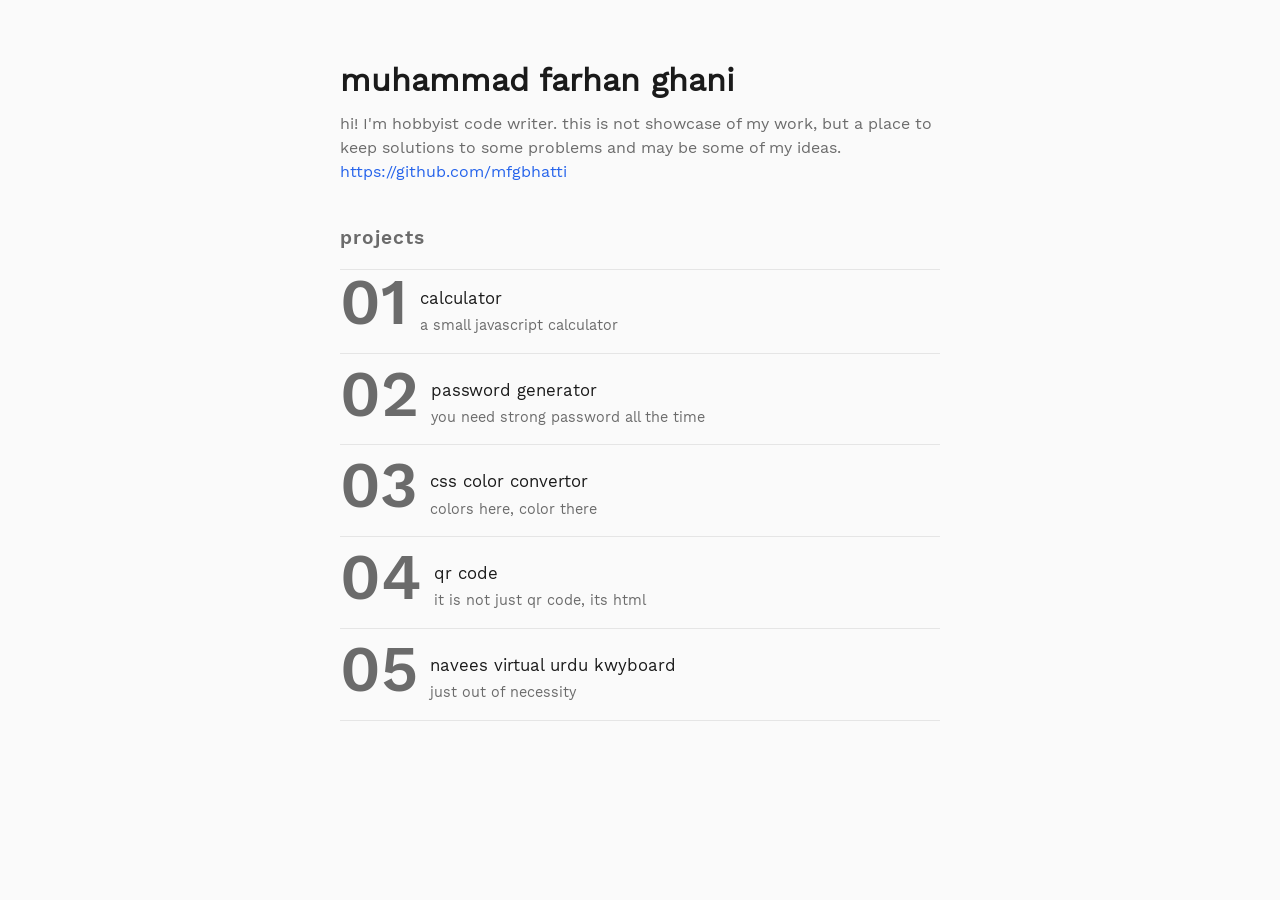
==== index.html @ 53de55b2 "initial commit" ====
<!doctype html>
<html lang="en">
  <head>
    <meta charset="UTF-8" />
    <meta name="viewport" content="width=device-width, initial-scale=1.0" />
    <title>Projects by mfgbhatti</title>
    <link rel="stylesheet" href="assets/css/style.css" />
    <!-- Icons -->
    <link
      rel="apple-touch-icon-precomposed"
      sizes="144x144"
      href="assets/img/apple-touch-icon-144-precomposed.png"
    />
    <link rel="shortcut icon" href="assets/img/favicon.ico" />
  </head>
  <body>
    <main>
      <header>
        <h1>muhammad farhan ghani</h1>
        <p class="bio">
          hi! I'm hobbyist code writer. this is not showcase of my work, but a
          place to keep solutions to some problems and may be some of my ideas.
          <a href="https://github.com/mfgbhatti"
            >https://github.com/mfgbhatti</a
          >
        </p>
      </header>

      <section>
        <h2>projects</h2>
        <ol class="projects">
          <li>
            <a href="calculator/">
              calculator
              <span class="desc">a small javascript calculator</span>
            </a>
          </li>
          <li>
            <a href="password_generator/">
              password generator
              <span class="desc">you need strong password all the time</span>
            </a>
          </li>
          <li>
            <a href="css_color_converter/">
              css color convertor
              <span class="desc">colors here, color there</span>
            </a>
          </li>
          <li>
            <a href="qr_code/">
              qr code
              <span class="desc">it is not just qr code, its html</span>
            </a>
          </li>
          <li>
            <a href="navees/">
              navees virtual urdu kwyboard
              <span class="desc">just out of necessity</span>
            </a>
          </li>
        </ol>
      </section>
    </main>
  </body>
</html>
---- assets/css/style.css ----
@import url("./font.css");

:root {
  --bg: #fafafa;
  --text: #1a1a1a;
  --muted: #6b6b6b;
  --accent: #2563eb;
  --border: #e5e5e5;
}

* {
  box-sizing: border-box;
}

body {
  margin: 0;
  padding: 0;
  background: var(--bg);
  color: var(--text);
  font-family:
    WorkSans-Regular, "Segoe UI", Roboto, Helvetica, Arial, sans-serif;
  line-height: 1.5;
}

main {
  max-width: 640px;
  margin: 0 auto;
  padding: 32px 20px 60px;
}

header {
  margin-bottom: 40px;
}

h1 {
  font-size: 1.75rem;
  margin: 0 0 8px;
}

.bio {
  color: var(--muted);
  font-size: 1rem;
  margin: 0;
}

.bio a {
  color: var(--accent);
  text-decoration: none;
}

.bio a:hover {
  text-decoration: underline;
}

h2 {
  font-size: 1.2rem;
  font-family: "WorkSans-Bold", serif;
  text-transform: lowercase;
  letter-spacing: 0.05em;
  color: var(--muted);
  margin: 0 0 16px;
}

.projects {
  counter-reset: project-numbers;
  list-style: none;
  /* display: flex; */
  /* flex-wrap: wrap; */
  margin: 0;
  padding: 0;
}

.projects li {
  counter-increment: project-numbers;
  display: flex;
  /* width: 50%; */
  font-size: 0.8rem;
  margin-bottom: 0.5rem;
  border-bottom: 1px solid var(--border);
}

.projects li:first-child {
  border-top: 1px solid var(--border);
}
.projects li::before {
  content: "0" counter(project-numbers);
  font-weight: bold;
  color: var(--muted);
  font-size: 4rem;
  margin-right: 0.5rem;
  font-family: "WorkSans-Bold", serif;
  line-height: 1;
}
.projects a {
  display: block;
  padding: 16px 4px;
  color: var(--text);
  text-decoration: none;
  font-size: 1.05rem;
}

.projects a:hover {
  color: var(--accent);
}

.projects .desc {
  display: block;
  font-size: 0.9rem;
  color: var(--muted);
  margin-top: 4px;
}

@media (min-width: 640px) {
  main {
    padding-top: 56px;
  }
  h1 {
    font-size: 2rem;
  }
}
/*  vim: set ts=2 sts=2 sw=2 et : */
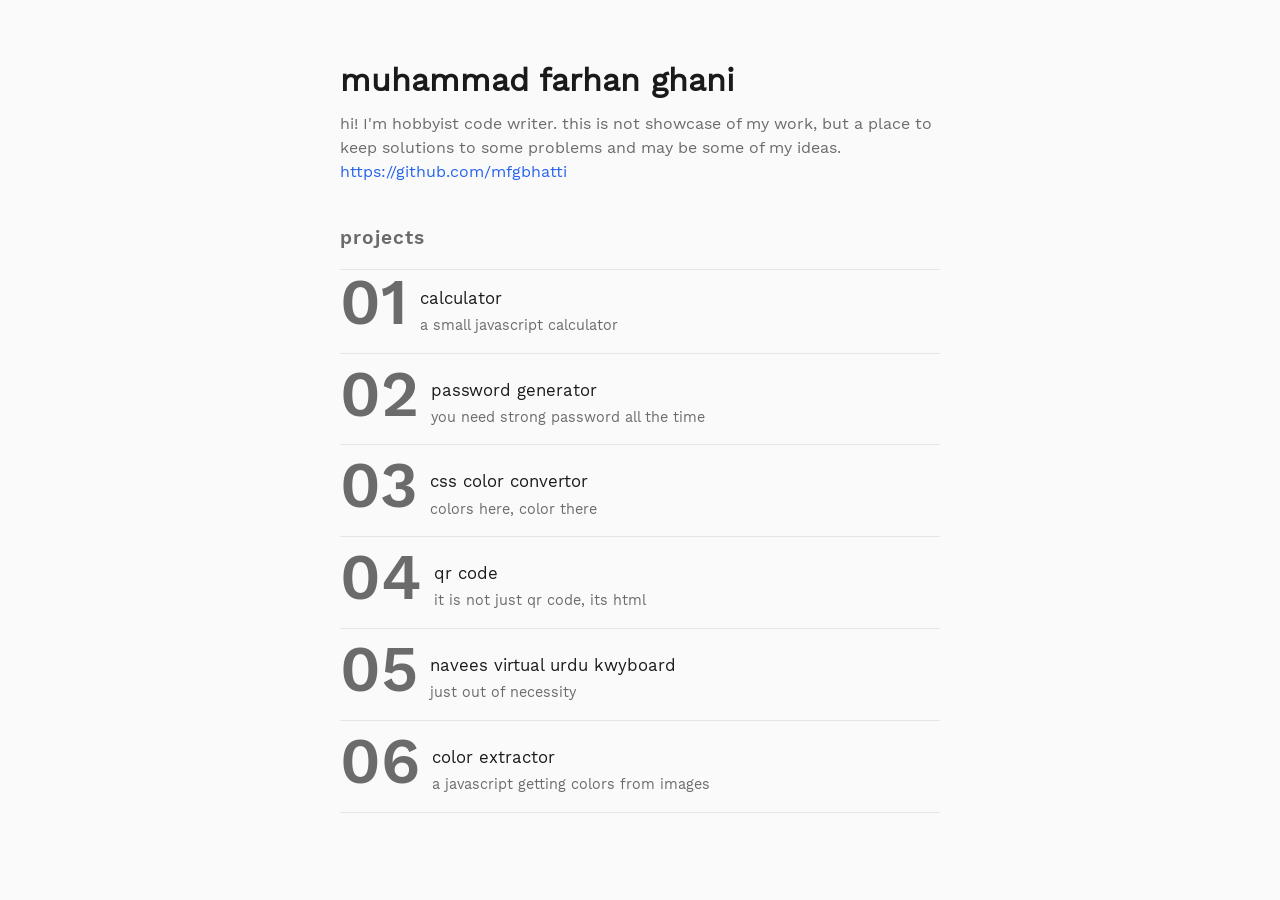
==== commit 14d4c89e: "color extractor" ====
--- a/index.html
+++ b/index.html
@@ -59,6 +59,12 @@
               <span class="desc">just out of necessity</span>
             </a>
           </li>
+          <li>
+            <a href="color_extrator/">
+             color extractor 
+              <span class="desc">a javascript getting colors from images</span>
+            </a>
+          </li>
         </ol>
       </section>
     </main>
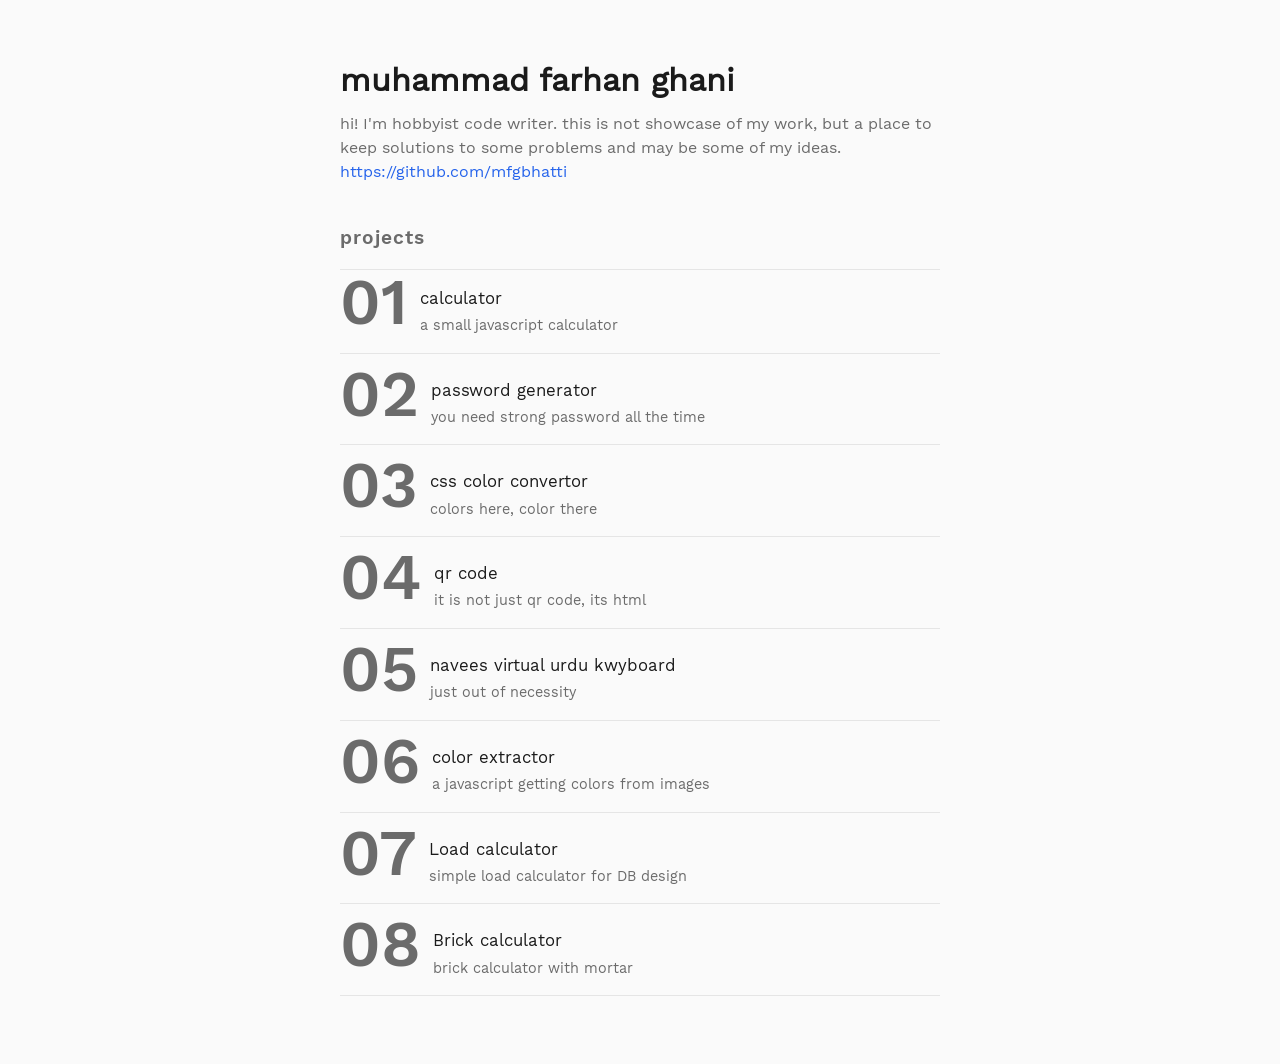
==== commit 13b99257: "refactors: mode change, adds brick and load calc links" ====
--- a/index.html
+++ b/index.html
@@ -61,8 +61,20 @@
           </li>
           <li>
             <a href="color_extrator/">
-             color extractor 
+              color extractor
               <span class="desc">a javascript getting colors from images</span>
+            </a>
+          </li>
+          <li>
+            <a href="load_calculator/">
+              Load calculator
+              <span class="desc">simple load calculator for DB design</span>
+            </a>
+          </li>
+          <li>
+            <a href="brick_calculator/">
+              Brick calculator
+              <span class="desc">brick calculator with mortar</span>
             </a>
           </li>
         </ol>
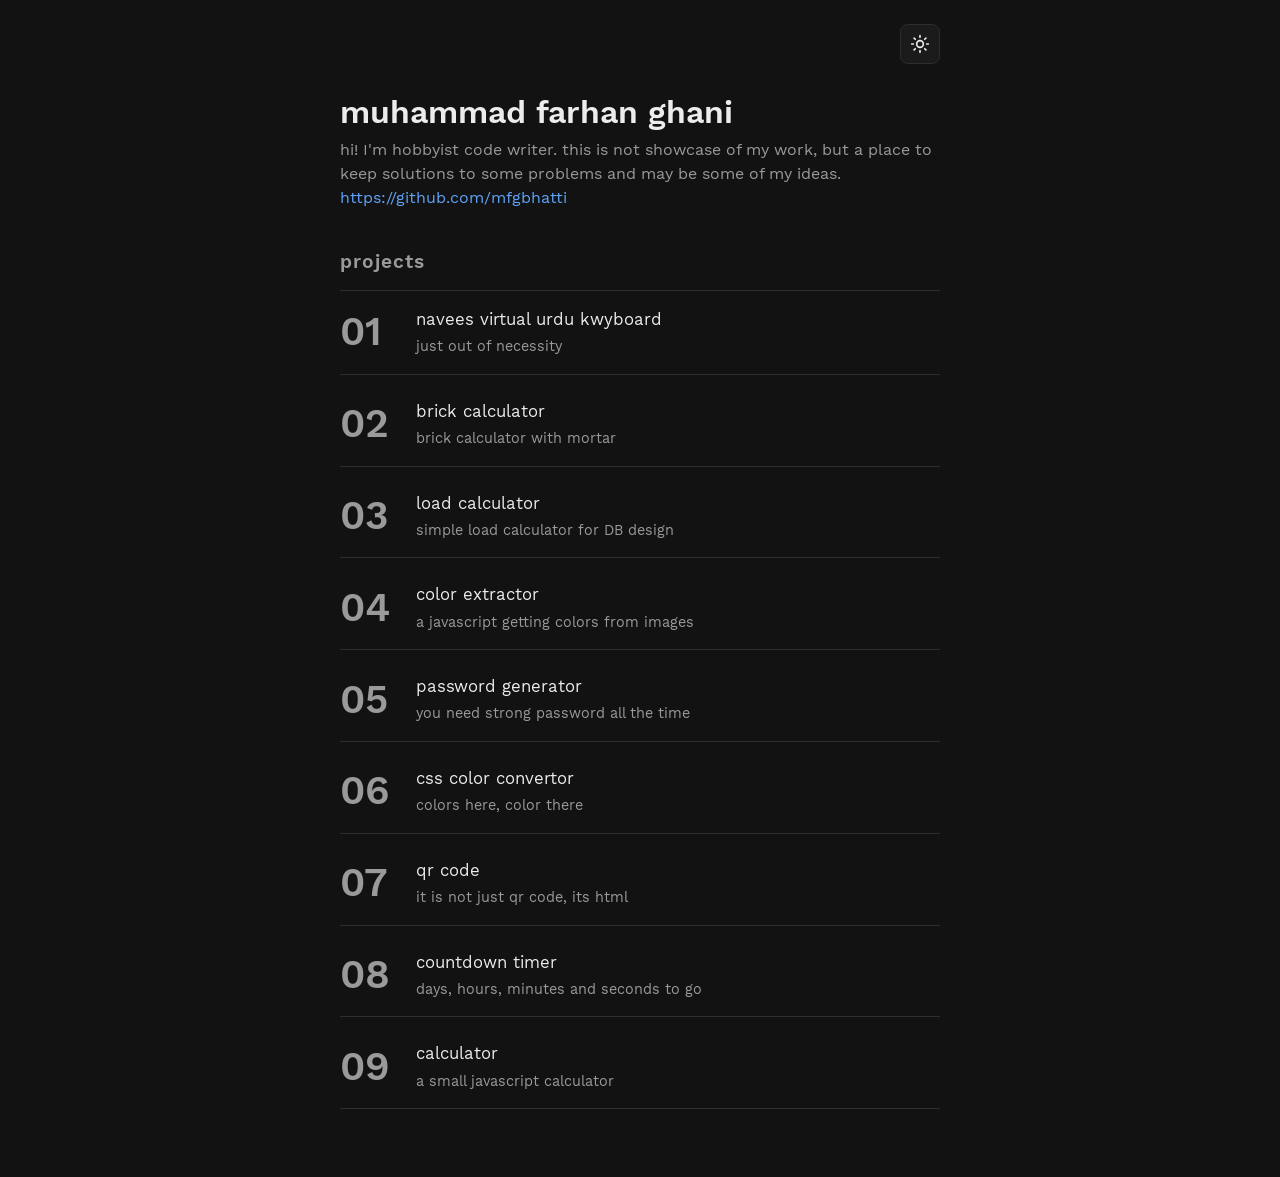
==== commit 49902a11: "branding: a universal color uniform styling for bg, button, adds back button and light and dark them" ====
--- a/index.html
+++ b/index.html
@@ -4,7 +4,8 @@
     <meta charset="UTF-8" />
     <meta name="viewport" content="width=device-width, initial-scale=1.0" />
     <title>Projects by mfgbhatti</title>
-    <link rel="stylesheet" href="assets/css/style.css" />
+    <link rel="stylesheet" href="assets/css/site.css" />
+    <script src="assets/js/theme.js"></script>
     <!-- Icons -->
     <link
       rel="apple-touch-icon-precomposed"
@@ -13,9 +14,23 @@
     />
     <link rel="shortcut icon" href="assets/img/favicon.ico" />
   </head>
-  <body>
-    <main>
-      <header>
+  <body class="landing">
+    <main class="page">
+      <div class="site-bar">
+        <span></span>
+        <button class="theme-toggle" type="button" data-theme-toggle>
+          <svg class="icon-sun" viewBox="0 0 24 24" aria-hidden="true">
+            <circle cx="12" cy="12" r="4" />
+            <path
+              d="M12 2v2M12 20v2M4.9 4.9l1.4 1.4M17.7 17.7l1.4 1.4M2 12h2M20 12h2M4.9 19.1l1.4-1.4M17.7 6.3l1.4-1.4"
+            />
+          </svg>
+          <svg class="icon-moon" viewBox="0 0 24 24" aria-hidden="true">
+            <path d="M21 12.8A9 9 0 1 1 11.2 3a7 7 0 0 0 9.8 9.8z" />
+          </svg>
+        </button>
+      </div>
+      <header class="page-head">
         <h1>muhammad farhan ghani</h1>
         <p class="bio">
           hi! I'm hobbyist code writer. this is not showcase of my work, but a
@@ -30,9 +45,27 @@
         <h2>projects</h2>
         <ol class="projects">
           <li>
-            <a href="calculator/">
-              calculator
-              <span class="desc">a small javascript calculator</span>
+            <a href="navees/">
+              navees virtual urdu kwyboard
+              <span class="desc">just out of necessity</span>
+            </a>
+          </li>
+          <li>
+            <a href="brick_calculator/">
+              brick calculator
+              <span class="desc">brick calculator with mortar</span>
+            </a>
+          </li>
+          <li>
+            <a href="load_calculator/">
+              load calculator
+              <span class="desc">simple load calculator for DB design</span>
+            </a>
+          </li>
+          <li>
+            <a href="color_extrator/">
+              color extractor
+              <span class="desc">a javascript getting colors from images</span>
             </a>
           </li>
           <li>
@@ -54,27 +87,15 @@
             </a>
           </li>
           <li>
-            <a href="navees/">
-              navees virtual urdu kwyboard
-              <span class="desc">just out of necessity</span>
+            <a href="countdown_timer/">
+              countdown timer
+              <span class="desc">days, hours, minutes and seconds to go</span>
             </a>
           </li>
           <li>
-            <a href="color_extrator/">
-              color extractor
-              <span class="desc">a javascript getting colors from images</span>
-            </a>
-          </li>
-          <li>
-            <a href="load_calculator/">
-              Load calculator
-              <span class="desc">simple load calculator for DB design</span>
-            </a>
-          </li>
-          <li>
-            <a href="brick_calculator/">
-              Brick calculator
-              <span class="desc">brick calculator with mortar</span>
+            <a href="calculator/">
+              calculator
+              <span class="desc">a small javascript calculator</span>
             </a>
           </li>
         </ol>
--- a/assets/css/site.css
+++ b/assets/css/site.css
@@ -0,0 +1,634 @@
+/*
+  Shared style for every page on this site.
+  Tokens first, then base, then components. Pages should only add small,
+  page-specific rules on top of this and must use the tokens (var(--...))
+  instead of hard-coded colors, so light and dark both keep working.
+
+  Theme: dark is the default. assets/js/theme.js sets
+  <html data-theme="dark|light"> from localStorage before first paint.
+*/
+@import url("./font.css");
+
+/* ---------- tokens ---------- */
+:root {
+  color-scheme: dark;
+
+  --font: WorkSans-Regular, "Segoe UI", Roboto, Helvetica, Arial, sans-serif;
+  --font-bold: WorkSans-Bold, WorkSans-Regular, "Segoe UI", Roboto, Helvetica,
+    Arial, sans-serif;
+  --font-mono: ui-monospace, "SF Mono", Menlo, Consolas, "Liberation Mono",
+    monospace;
+
+  --bg: #121212;
+  --surface: #1b1b1b;
+  --field: #242424;
+  --text: #ececec;
+  --muted: #9a9a9a;
+  --border: #2e2e2e;
+  --accent: #60a5fa;
+  --accent-ink: #0b1220;
+  --accent-soft: rgba(96, 165, 250, 0.14);
+  --danger: #f87171;
+  --ok: #4ade80;
+  --warn: #fbbf24;
+
+  --radius: 12px;
+  --radius-sm: 8px;
+  --gap: 16px;
+  --shadow: 0 1px 2px rgba(0, 0, 0, 0.4);
+}
+
+:root[data-theme="light"] {
+  color-scheme: light;
+
+  --bg: #fafafa;
+  --surface: #ffffff;
+  --field: #f2f2f2;
+  --text: #1a1a1a;
+  --muted: #6b6b6b;
+  --border: #e5e5e5;
+  --accent: #2563eb;
+  --accent-ink: #ffffff;
+  --accent-soft: rgba(37, 99, 235, 0.1);
+  --danger: #dc2626;
+  --ok: #15803d;
+  --warn: #b45309;
+
+  --shadow: 0 1px 2px rgba(0, 0, 0, 0.06);
+}
+
+/* ---------- base ---------- */
+* {
+  box-sizing: border-box;
+}
+
+html {
+  -webkit-text-size-adjust: 100%;
+}
+
+body {
+  margin: 0;
+  background: var(--bg);
+  color: var(--text);
+  font-family: var(--font);
+  line-height: 1.5;
+}
+
+h1,
+h2,
+h3 {
+  font-family: var(--font-bold);
+  font-weight: normal;
+  line-height: 1.25;
+}
+
+h1 {
+  font-size: 1.75rem;
+  margin: 0 0 8px;
+}
+
+h2 {
+  font-size: 1.2rem;
+  text-transform: lowercase;
+  letter-spacing: 0.05em;
+  color: var(--muted);
+  margin: 0 0 16px;
+}
+
+h3 {
+  font-size: 1rem;
+  margin: 0 0 8px;
+}
+
+p {
+  margin: 0 0 12px;
+}
+
+a {
+  color: var(--accent);
+  text-decoration: none;
+}
+
+a:hover {
+  text-decoration: underline;
+}
+
+:focus-visible {
+  outline: 2px solid var(--accent);
+  outline-offset: 2px;
+}
+
+::selection {
+  background: var(--accent-soft);
+}
+
+@media (prefers-reduced-motion: reduce) {
+  * {
+    animation: none !important;
+    transition: none !important;
+  }
+}
+
+/* ---------- page frame ---------- */
+.page {
+  max-width: 640px;
+  margin: 0 auto;
+  padding: 16px 20px 60px;
+}
+
+.page--wide {
+  max-width: 960px;
+}
+
+.site-bar {
+  display: flex;
+  align-items: center;
+  justify-content: space-between;
+  gap: 12px;
+  margin-bottom: 28px;
+  min-height: 40px;
+}
+
+.site-bar .back {
+  display: inline-flex;
+  align-items: center;
+  gap: 6px;
+  min-height: 40px;
+  color: var(--muted);
+  font-size: 0.9rem;
+  text-transform: lowercase;
+  letter-spacing: 0.03em;
+}
+
+.site-bar .back:hover {
+  color: var(--accent);
+  text-decoration: none;
+}
+
+.theme-toggle {
+  display: inline-flex;
+  align-items: center;
+  justify-content: center;
+  width: 40px;
+  height: 40px;
+  padding: 0;
+  background: var(--surface);
+  color: var(--text);
+  border: 1px solid var(--border);
+  border-radius: var(--radius-sm);
+  cursor: pointer;
+}
+
+.theme-toggle:hover {
+  border-color: var(--accent);
+  color: var(--accent);
+}
+
+.theme-toggle svg {
+  width: 20px;
+  height: 20px;
+  fill: none;
+  stroke: currentColor;
+  stroke-width: 2;
+  stroke-linecap: round;
+  stroke-linejoin: round;
+}
+
+/* In dark mode show the sun (click for light), in light mode the moon. */
+.theme-toggle .icon-moon {
+  display: none;
+}
+
+:root[data-theme="light"] .theme-toggle .icon-sun {
+  display: none;
+}
+
+:root[data-theme="light"] .theme-toggle .icon-moon {
+  display: block;
+}
+
+.page-head {
+  margin-bottom: 24px;
+}
+
+.page-head h1 {
+  margin-bottom: 6px;
+}
+
+.page-head p {
+  color: var(--muted);
+  margin: 0;
+}
+
+.site-footer {
+  margin-top: 40px;
+  padding-top: 16px;
+  border-top: 1px solid var(--border);
+  color: var(--muted);
+  font-size: 0.85rem;
+}
+
+/* ---------- layout helpers ---------- */
+.stack {
+  display: flex;
+  flex-direction: column;
+  gap: var(--gap);
+}
+
+.row {
+  display: flex;
+  flex-wrap: wrap;
+  align-items: center;
+  gap: 12px;
+}
+
+.grid-2 {
+  display: grid;
+  grid-template-columns: repeat(2, minmax(0, 1fr));
+  gap: var(--gap);
+}
+
+.grid-auto {
+  display: grid;
+  grid-template-columns: repeat(auto-fit, minmax(220px, 1fr));
+  gap: var(--gap);
+}
+
+@media (max-width: 520px) {
+  .grid-2 {
+    grid-template-columns: minmax(0, 1fr);
+  }
+}
+
+.muted {
+  color: var(--muted);
+}
+
+.mono {
+  font-family: var(--font-mono);
+}
+
+.num {
+  font-variant-numeric: tabular-nums;
+}
+
+.sr-only {
+  position: absolute;
+  width: 1px;
+  height: 1px;
+  overflow: hidden;
+  clip: rect(0 0 0 0);
+  white-space: nowrap;
+}
+
+/* ---------- card ---------- */
+.card {
+  background: var(--surface);
+  border: 1px solid var(--border);
+  border-radius: var(--radius);
+  padding: 20px;
+  box-shadow: var(--shadow);
+}
+
+.card + .card {
+  margin-top: var(--gap);
+}
+
+.card > :last-child {
+  margin-bottom: 0;
+}
+
+.card__title {
+  font-family: var(--font-bold);
+  font-size: 1rem;
+  margin: 0 0 12px;
+}
+
+/* ---------- form controls ---------- */
+.field {
+  display: flex;
+  flex-direction: column;
+  gap: 6px;
+}
+
+.label {
+  display: flex;
+  justify-content: space-between;
+  align-items: baseline;
+  gap: 8px;
+  font-size: 0.85rem;
+  color: var(--muted);
+}
+
+.hint {
+  font-size: 0.8rem;
+  color: var(--muted);
+}
+
+.input,
+.select,
+.textarea {
+  width: 100%;
+  min-height: 40px;
+  padding: 8px 12px;
+  background: var(--field);
+  color: var(--text);
+  border: 1px solid var(--border);
+  border-radius: var(--radius-sm);
+  font: inherit;
+  font-size: 1rem;
+}
+
+.textarea {
+  min-height: 96px;
+  resize: vertical;
+}
+
+.input::placeholder,
+.textarea::placeholder {
+  color: var(--muted);
+  opacity: 0.8;
+}
+
+.input:focus,
+.select:focus,
+.textarea:focus {
+  outline: none;
+  border-color: var(--accent);
+  box-shadow: 0 0 0 3px var(--accent-soft);
+}
+
+.input[readonly],
+.input:disabled {
+  opacity: 1;
+  cursor: default;
+}
+
+.input.is-error {
+  border-color: var(--danger);
+}
+
+.input--mono {
+  font-family: var(--font-mono);
+}
+
+/* Big read-only value, e.g. calculator display or generated password. */
+.readout {
+  width: 100%;
+  min-height: 56px;
+  padding: 12px 16px;
+  background: var(--field);
+  color: var(--text);
+  border: 1px solid var(--border);
+  border-radius: var(--radius-sm);
+  font-family: var(--font-mono);
+  font-size: 1.4rem;
+  text-align: right;
+  overflow-x: auto;
+  white-space: nowrap;
+}
+
+input[type="checkbox"],
+input[type="radio"],
+input[type="range"] {
+  accent-color: var(--accent);
+}
+
+input[type="range"] {
+  width: 100%;
+}
+
+input[type="checkbox"],
+input[type="radio"] {
+  width: 18px;
+  height: 18px;
+  margin: 0;
+}
+
+input[type="color"] {
+  width: 48px;
+  height: 40px;
+  padding: 2px;
+  background: var(--field);
+  border: 1px solid var(--border);
+  border-radius: var(--radius-sm);
+  cursor: pointer;
+}
+
+.check {
+  display: flex;
+  align-items: center;
+  gap: 10px;
+  min-height: 40px;
+  cursor: pointer;
+}
+
+.msg {
+  min-height: 1.2em;
+  font-size: 0.85rem;
+  color: var(--muted);
+}
+
+.msg.is-ok,
+.msg.success {
+  color: var(--ok);
+}
+
+.msg.is-error,
+.msg.error {
+  color: var(--danger);
+}
+
+/* ---------- buttons ---------- */
+.btn {
+  display: inline-flex;
+  align-items: center;
+  justify-content: center;
+  gap: 8px;
+  min-height: 40px;
+  padding: 8px 16px;
+  background: var(--field);
+  color: var(--text);
+  border: 1px solid var(--border);
+  border-radius: var(--radius-sm);
+  font: inherit;
+  font-size: 0.95rem;
+  line-height: 1.2;
+  cursor: pointer;
+  text-decoration: none;
+  transition:
+    background 0.12s,
+    border-color 0.12s,
+    transform 0.08s;
+}
+
+.btn:hover {
+  border-color: var(--accent);
+  text-decoration: none;
+}
+
+.btn:active {
+  transform: scale(0.97);
+}
+
+.btn:disabled {
+  opacity: 0.5;
+  cursor: not-allowed;
+}
+
+.btn--primary {
+  background: var(--accent);
+  color: var(--accent-ink);
+  border-color: var(--accent);
+}
+
+.btn--primary:hover {
+  filter: brightness(1.08);
+}
+
+.btn--danger {
+  color: var(--danger);
+}
+
+.btn--danger:hover {
+  border-color: var(--danger);
+}
+
+.btn--block {
+  width: 100%;
+}
+
+.btn--icon {
+  width: 40px;
+  padding: 0;
+}
+
+/* ---------- misc components ---------- */
+.badge {
+  display: inline-block;
+  padding: 2px 8px;
+  background: var(--accent-soft);
+  color: var(--accent);
+  border-radius: 999px;
+  font-size: 0.75rem;
+}
+
+.table-wrap {
+  overflow-x: auto;
+}
+
+.table {
+  width: 100%;
+  border-collapse: collapse;
+  font-size: 0.9rem;
+}
+
+.table th,
+.table td {
+  padding: 8px 10px;
+  text-align: left;
+  border-bottom: 1px solid var(--border);
+}
+
+.table th {
+  color: var(--muted);
+  font-weight: normal;
+}
+
+.toast {
+  position: fixed;
+  left: 50%;
+  bottom: 24px;
+  transform: translate(-50%, 16px);
+  padding: 10px 16px;
+  background: var(--text);
+  color: var(--bg);
+  border-radius: var(--radius-sm);
+  font-size: 0.9rem;
+  opacity: 0;
+  pointer-events: none;
+  transition:
+    opacity 0.2s,
+    transform 0.2s;
+  z-index: 50;
+}
+
+.toast.show,
+.toast.is-visible {
+  opacity: 1;
+  transform: translate(-50%, 0);
+}
+
+/* ---------- landing page ---------- */
+.landing .page-head {
+  margin-bottom: 40px;
+}
+
+.landing .bio {
+  color: var(--muted);
+  margin: 0;
+}
+
+.projects {
+  counter-reset: project-numbers;
+  list-style: none;
+  margin: 0;
+  padding: 0;
+}
+
+.projects li {
+  counter-increment: project-numbers;
+  display: flex;
+  align-items: center;
+  gap: 12px;
+  margin-bottom: 0.5rem;
+  border-bottom: 1px solid var(--border);
+}
+
+.projects li:first-child {
+  border-top: 1px solid var(--border);
+}
+
+.projects li::before {
+  content: counter(project-numbers, decimal-leading-zero);
+  font-family: var(--font-bold);
+  color: var(--muted);
+  font-size: 2.5rem;
+  line-height: 1;
+  min-width: 2.4ch;
+}
+
+.projects a {
+  display: block;
+  flex: 1;
+  padding: 16px 4px;
+  color: var(--text);
+  font-size: 1.05rem;
+}
+
+.projects a:hover {
+  color: var(--accent);
+  text-decoration: none;
+}
+
+.projects .desc {
+  display: block;
+  font-size: 0.9rem;
+  color: var(--muted);
+  margin-top: 4px;
+}
+
+@media (min-width: 640px) {
+  .page {
+    padding-top: 24px;
+  }
+  h1 {
+    font-size: 2rem;
+  }
+}
+
+@media print {
+  .site-bar {
+    display: none;
+  }
+}
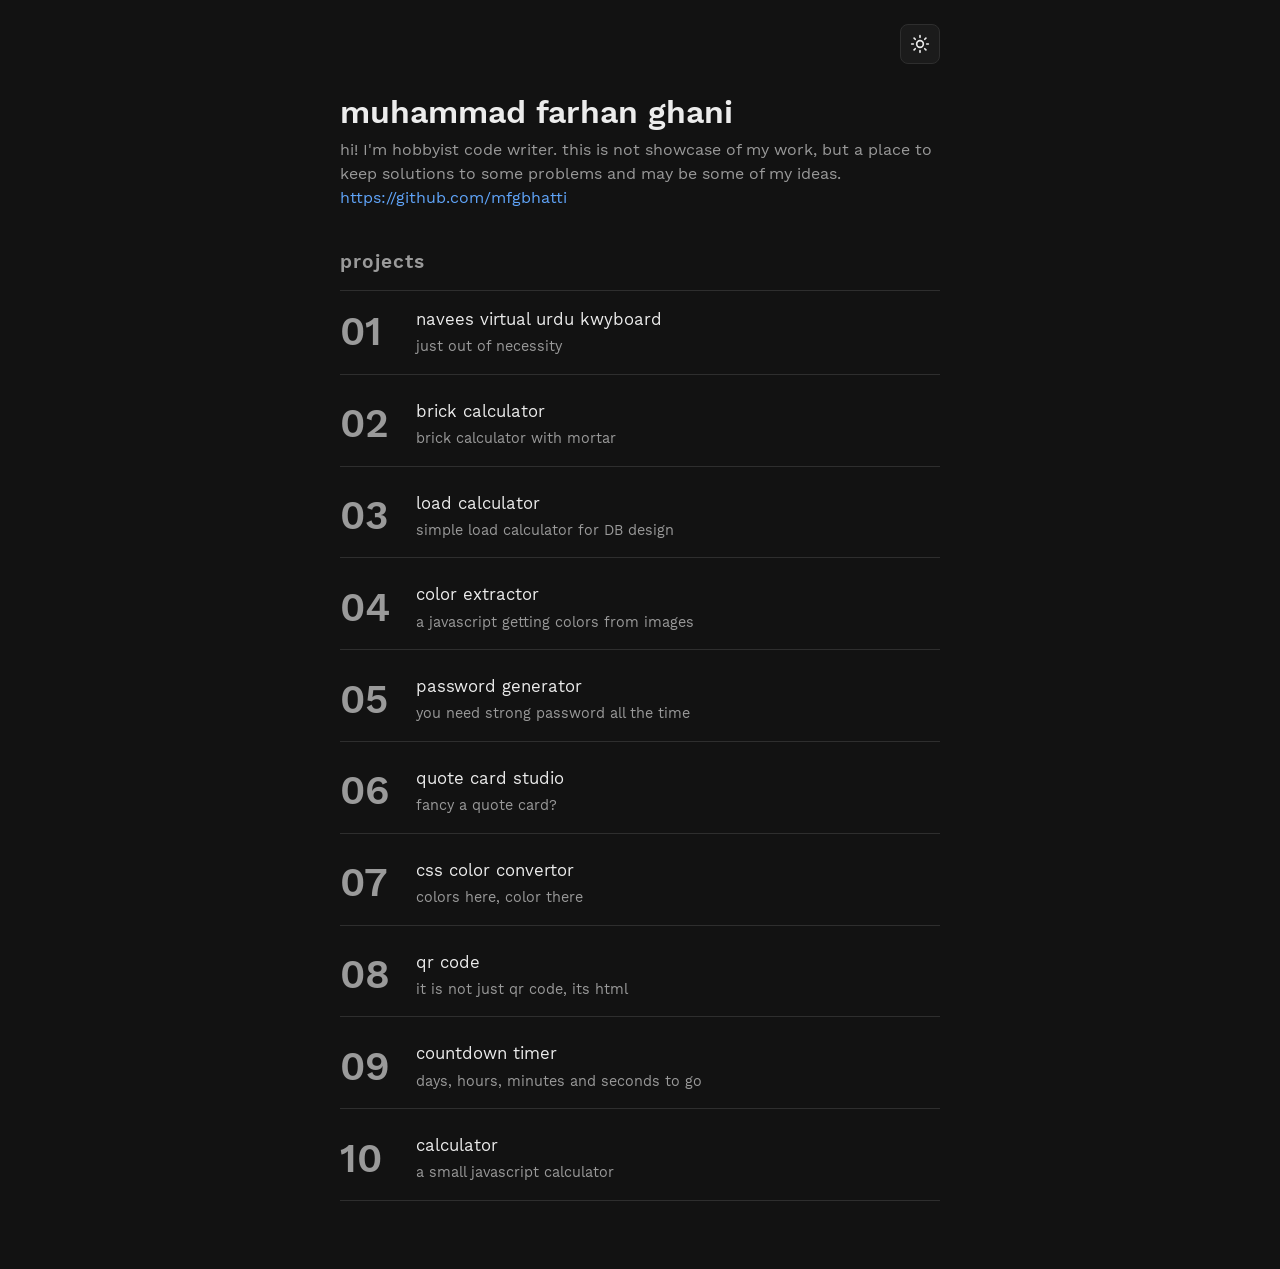
==== commit 519da3cb: "adds: link to quote-card-studio" ====
--- a/index.html
+++ b/index.html
@@ -73,7 +73,13 @@
               password generator
               <span class="desc">you need strong password all the time</span>
             </a>
+          </li>          <li>
+            <a href="quote-card-studio/">
+              quote card studio
+              <span class="desc">fancy a quote card?</span>
+            </a>
           </li>
+
           <li>
             <a href="css_color_converter/">
               css color convertor
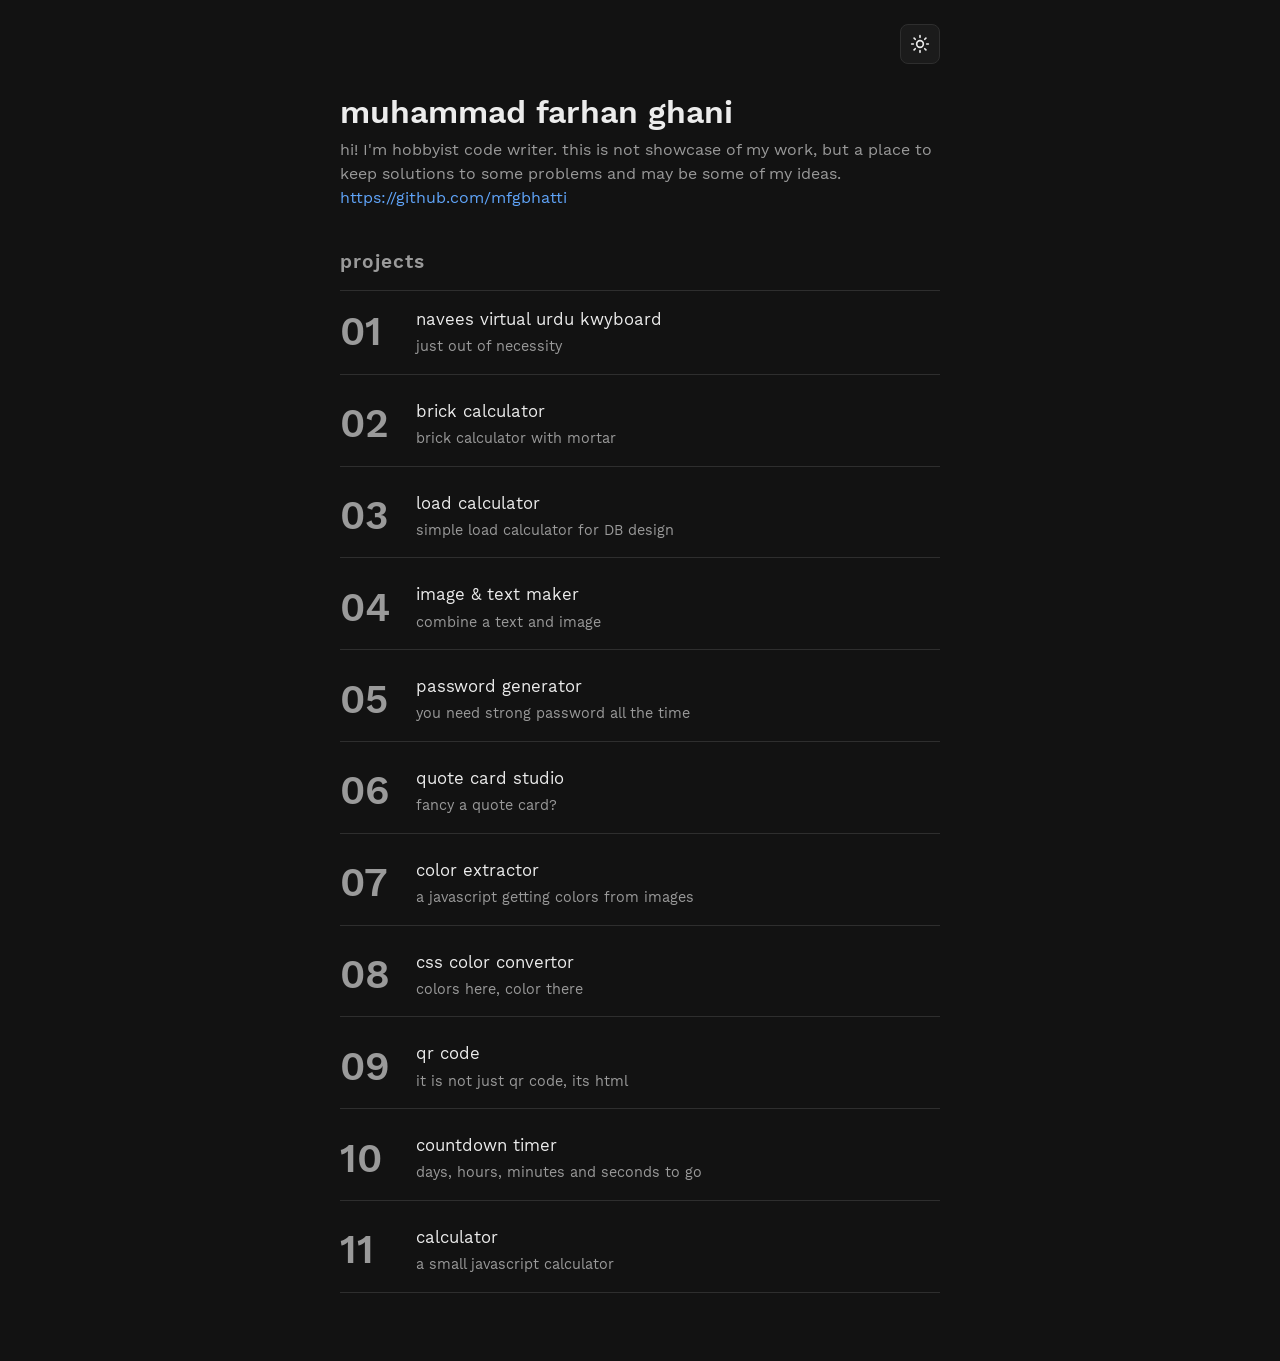
==== commit 82437cd4: "changes: mode, adds: new font" ====
--- a/index.html
+++ b/index.html
@@ -63,9 +63,9 @@
             </a>
           </li>
           <li>
-            <a href="color_extrator/">
-              color extractor
-              <span class="desc">a javascript getting colors from images</span>
+            <a href="image-text-maker/">
+              image & text maker
+              <span class="desc">combine a text and image</span>
             </a>
           </li>
           <li>
@@ -73,13 +73,19 @@
               password generator
               <span class="desc">you need strong password all the time</span>
             </a>
-          </li>          <li>
+          </li>
+          <li>
             <a href="quote-card-studio/">
               quote card studio
               <span class="desc">fancy a quote card?</span>
             </a>
           </li>
-
+          <li>
+            <a href="color_extrator/">
+              color extractor
+              <span class="desc">a javascript getting colors from images</span>
+            </a>
+          </li>
           <li>
             <a href="css_color_converter/">
               css color convertor
